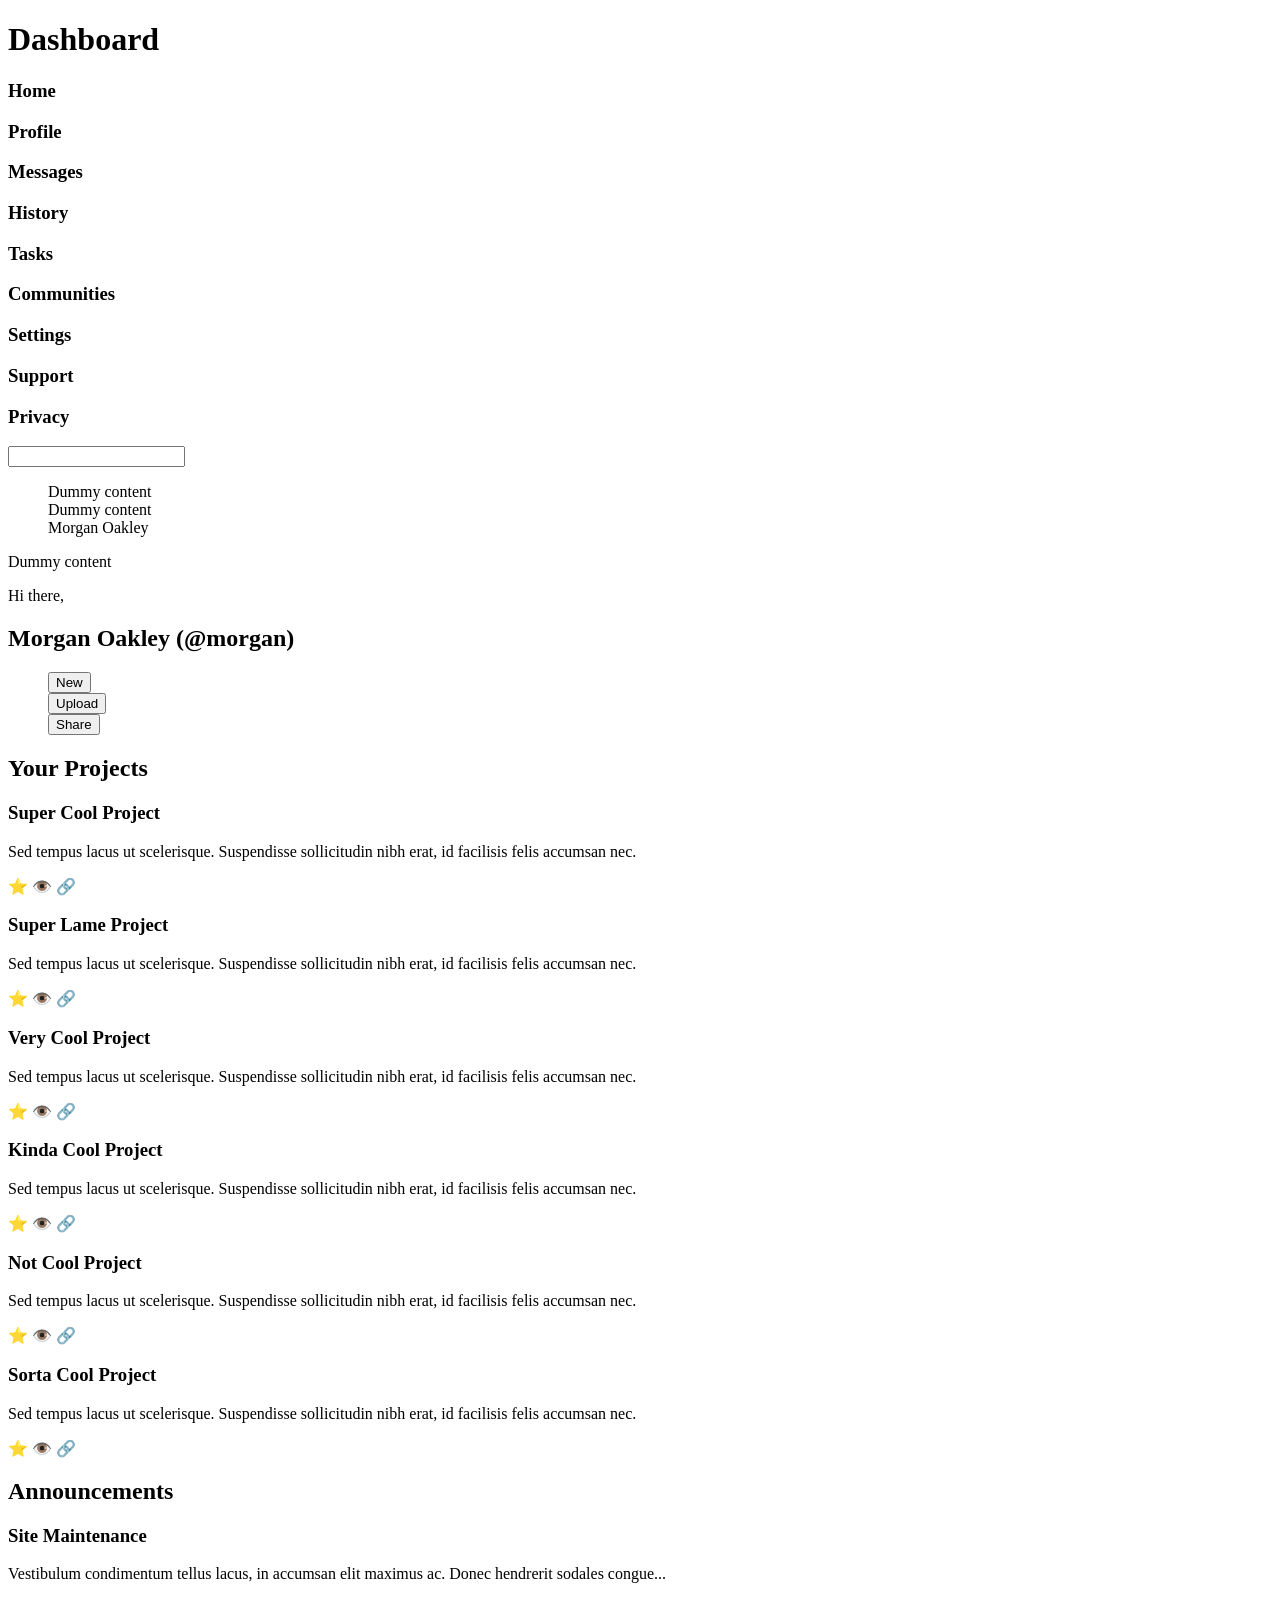
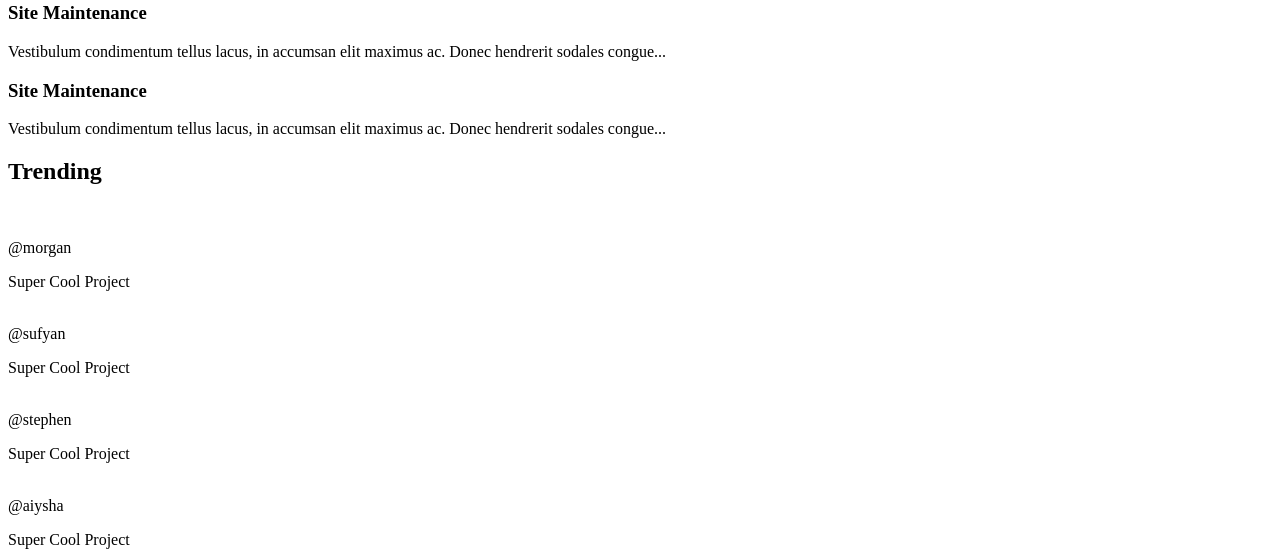
==== index.html @ 232ec9b1 "Finish writing out the HTML elements for the sidebar, header, and main-content containers" ====
<!DOCTYPE html>
<html lang="en">
  <head>
    <meta charset="UTF-8" />
    <meta name="viewport" content="width=device-width, initial-scale=1.0" />
    <title>Admin Dashboard</title>
    <link rel="stylesheet" href="./styles.css" />
  </head>
  <body>
    <div class="sidebar">
      <div class="title">
        <h1>Dashboard</h1>
      </div>
      <div class="sidebar-menu">
        <h3>Home</h3>
        <h3>Profile</h3>
        <h3>Messages</h3>
        <h3>History</h3>
        <h3>Tasks</h3>
        <h3>Communities</h3>
      </div>
      <div class="settings-and-help">
        <h3>Settings</h3>
        <h3>Support</h3>
        <h3>Privacy</h3>
      </div>
    </div>
    <div class="header">
      <div class="header-row1">
        <input type="search" name="search-bar" id="search-bar" />
        <ul class="header-menu">
          <li>Dummy content</li>
          <li>Dummy content</li>
          <li>Morgan Oakley</li>
        </ul>
      </div>

      <div class="header-row2">
        <div class="left">
          <div class="avatar">Dummy content</div>
          <div class="user-details">
            <p>Hi there,</p>
            <h2>Morgan Oakley (@morgan)</h2>
          </div>
        </div>

        <div class="right">
          <ul>
            <li><button class="header-row2-right">New</button></li>
            <li><button class="header-row2-right">Upload</button></li>
            <li><button class="header-row2-right">Share</button></li>
          </ul>
        </div>
      </div>
    </div>

    <div class="main">
      <section class="projects">
        <h2>Your Projects</h2>
        <div class="projects-container">
          <div class="project-card">
            <h3>Super Cool Project</h3>
            <p>
              Sed tempus lacus ut scelerisque. Suspendisse sollicitudin nibh
              erat, id facilisis felis accumsan nec.
            </p>
            <div class="project-actions">
              <span>⭐️</span>
              <span>👁️</span>
              <span>🔗</span>
            </div>
          </div>
          <div class="project-card">
            <h3>Super Lame Project</h3>
            <p>
              Sed tempus lacus ut scelerisque. Suspendisse sollicitudin nibh
              erat, id facilisis felis accumsan nec.
            </p>
            <div class="project-actions">
              <span>⭐️</span>
              <span>👁️</span>
              <span>🔗</span>
            </div>
          </div>
          <div class="project-card">
            <h3>Very Cool Project</h3>
            <p>
              Sed tempus lacus ut scelerisque. Suspendisse sollicitudin nibh
              erat, id facilisis felis accumsan nec.
            </p>
            <div class="project-actions">
              <span>⭐️</span>
              <span>👁️</span>
              <span>🔗</span>
            </div>
          </div>
          <div class="project-card">
            <h3>Kinda Cool Project</h3>
            <p>
              Sed tempus lacus ut scelerisque. Suspendisse sollicitudin nibh
              erat, id facilisis felis accumsan nec.
            </p>
            <div class="project-actions">
              <span>⭐️</span>
              <span>👁️</span>
              <span>🔗</span>
            </div>
          </div>
          <div class="project-card">
            <h3>Not Cool Project</h3>
            <p>
              Sed tempus lacus ut scelerisque. Suspendisse sollicitudin nibh
              erat, id facilisis felis accumsan nec.
            </p>
            <div class="project-actions">
              <span>⭐️</span>
              <span>👁️</span>
              <span>🔗</span>
            </div>
          </div>
          <div class="project-card">
            <h3>Sorta Cool Project</h3>
            <p>
              Sed tempus lacus ut scelerisque. Suspendisse sollicitudin nibh
              erat, id facilisis felis accumsan nec.
            </p>
            <div class="project-actions">
              <span>⭐️</span>
              <span>👁️</span>
              <span>🔗</span>
            </div>
          </div>
        </div>
      </section>

      <section class="announcements-section">
        <h2>Announcements</h2>
        <div class="announcement">
          <h3>Site Maintenance</h3>
          <p>
            Vestibulum condimentum tellus lacus, in accumsan elit maximus ac.
            Donec hendrerit sodales congue...
          </p>
        </div>

        <div class="announcement">
          <h3>Site Maintenance</h3>
          <p>
            Vestibulum condimentum tellus lacus, in accumsan elit maximus ac.
            Donec hendrerit sodales congue...
          </p>
        </div>

        <div class="announcement">
          <h3>Site Maintenance</h3>
          <p>
            Vestibulum condimentum tellus lacus, in accumsan elit maximus ac.
            Donec hendrerit sodales congue...
          </p>
        </div>
      </section>

      <section class="trending-section">
        <h2>Trending</h2>
        <div class="trending-item">
            <img src="" alt="">
            <p>@morgan</p>
            <span>Super Cool Project</span>
        </div>
        <div class="trending-item">
            <img src="" alt="">
            <p>@sufyan</p>
            <span>Super Cool Project</span>
        </div>
        <div class="trending-item">
            <img src="" alt="">
            <p>@stephen</p>
            <span>Super Cool Project</span>
        </div>
        <div class="trending-item">
            <img src="" alt="">
            <p>@aiysha</p>
            <span>Super Cool Project</span>
        </div>
      </section>
    </div>
  </body>
</html>
---- styles.css ----
* {
    list-style: none;
    box-sizing: border-box;
}
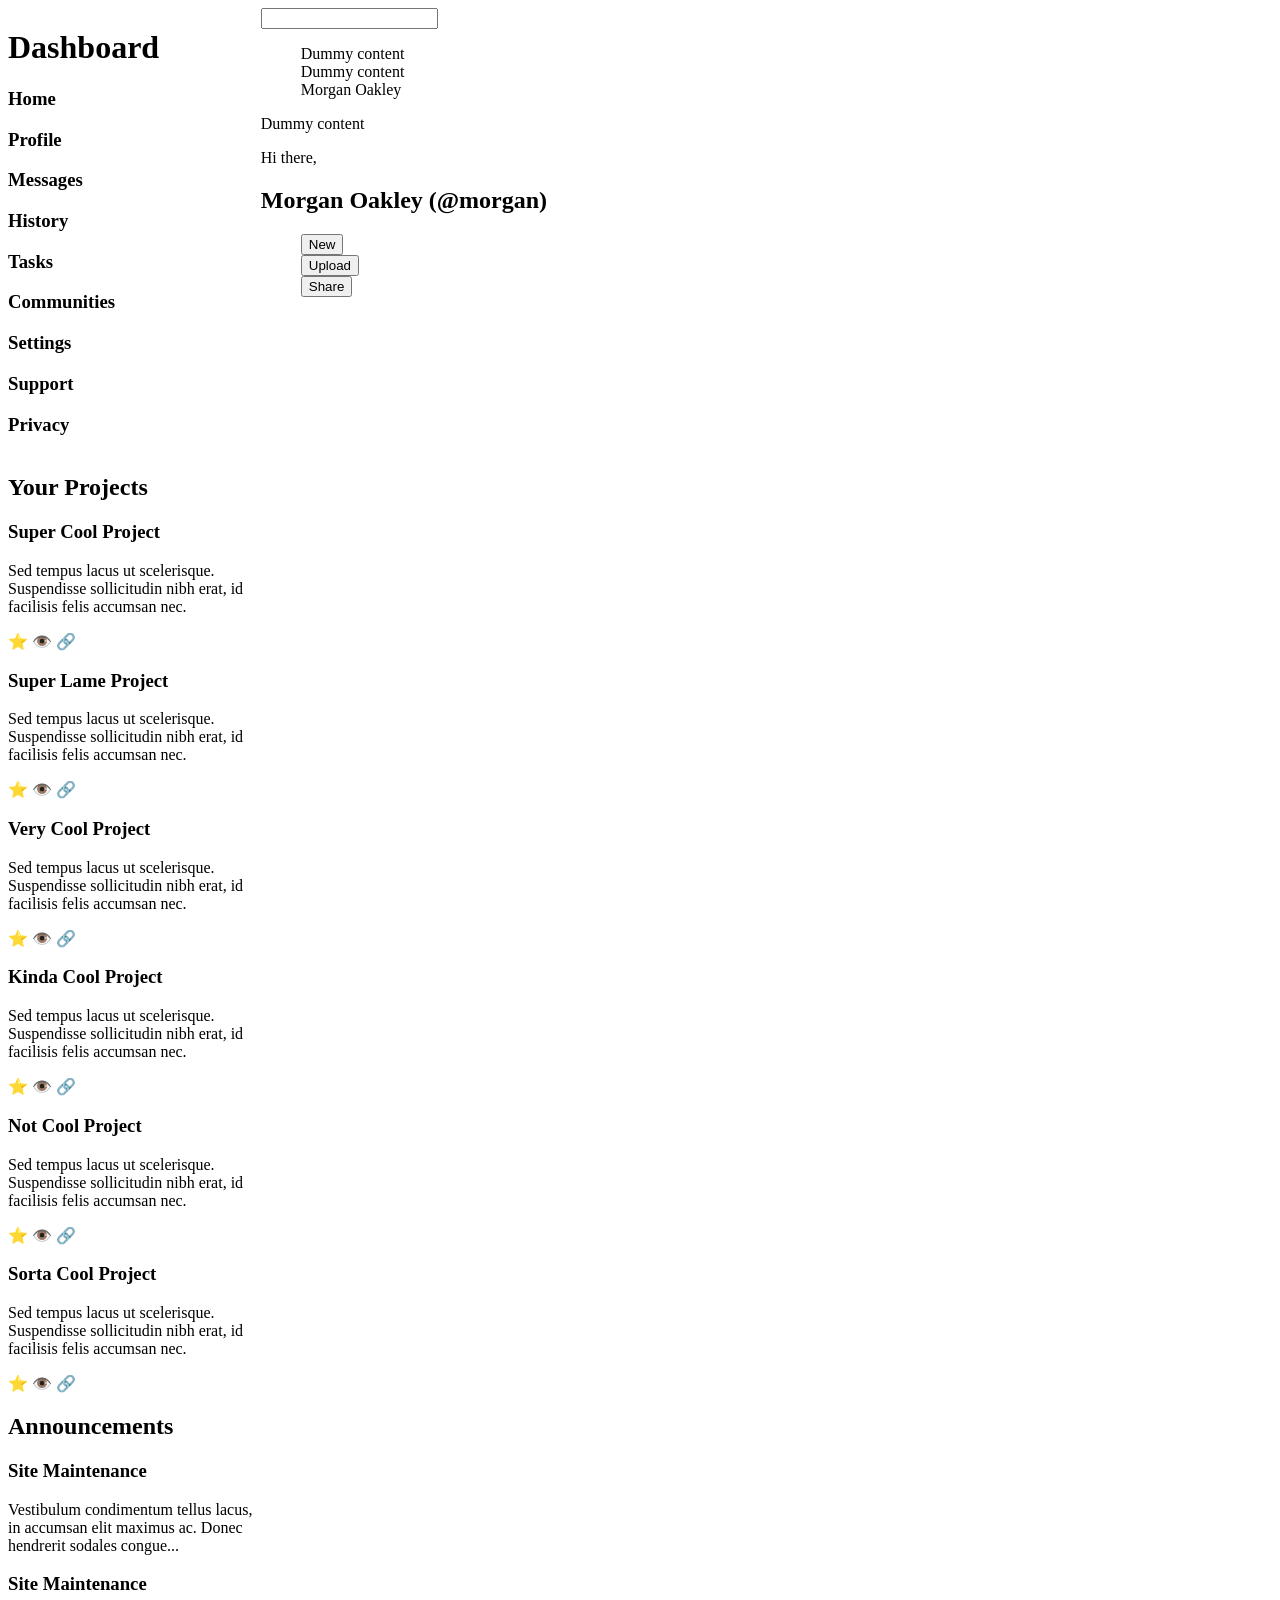
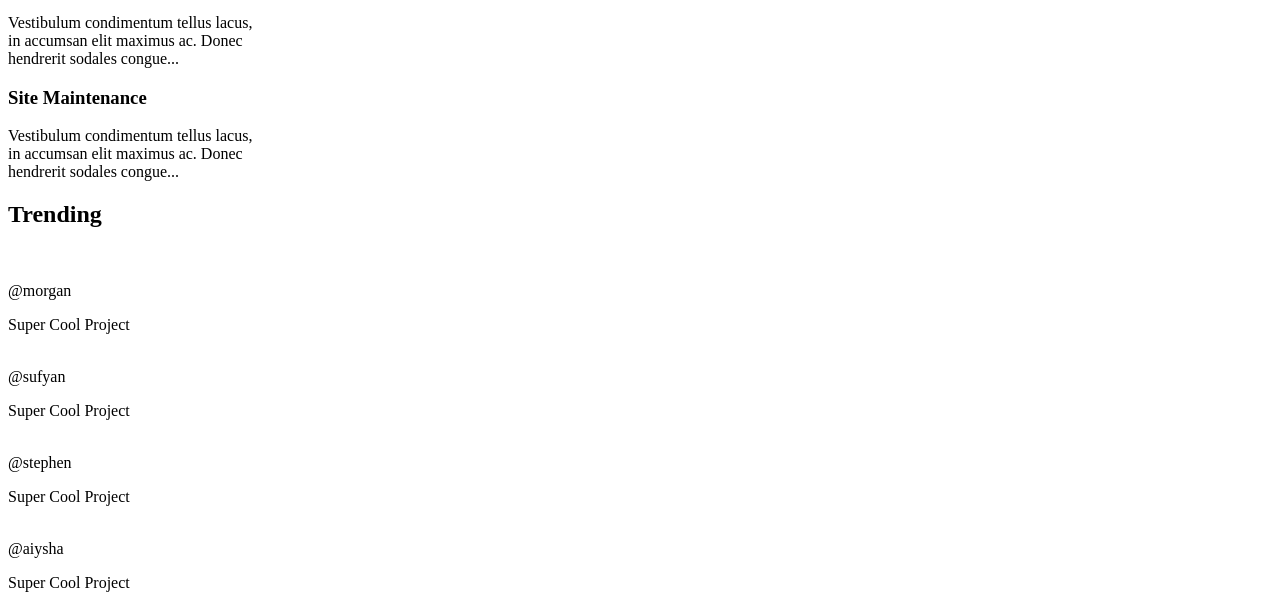
==== commit 2fb4b316: "Initialise a grid and split page into two columns" ====
--- a/index.html
+++ b/index.html
@@ -7,182 +7,177 @@
     <link rel="stylesheet" href="./styles.css" />
   </head>
   <body>
-    <div class="sidebar">
-      <div class="title">
-        <h1>Dashboard</h1>
-      </div>
-      <div class="sidebar-menu">
-        <h3>Home</h3>
-        <h3>Profile</h3>
-        <h3>Messages</h3>
-        <h3>History</h3>
-        <h3>Tasks</h3>
-        <h3>Communities</h3>
-      </div>
-      <div class="settings-and-help">
-        <h3>Settings</h3>
-        <h3>Support</h3>
-        <h3>Privacy</h3>
-      </div>
-    </div>
-    <div class="header">
-      <div class="header-row1">
-        <input type="search" name="search-bar" id="search-bar" />
-        <ul class="header-menu">
-          <li>Dummy content</li>
-          <li>Dummy content</li>
-          <li>Morgan Oakley</li>
-        </ul>
-      </div>
-
-      <div class="header-row2">
-        <div class="left">
-          <div class="avatar">Dummy content</div>
-          <div class="user-details">
-            <p>Hi there,</p>
-            <h2>Morgan Oakley (@morgan)</h2>
+    <div class="dashboard">
+        <div class="sidebar">
+          <div class="title">
+            <h1>Dashboard</h1>
+          </div>
+          <div class="sidebar-menu">
+            <h3>Home</h3>
+            <h3>Profile</h3>
+            <h3>Messages</h3>
+            <h3>History</h3>
+            <h3>Tasks</h3>
+            <h3>Communities</h3>
+          </div>
+          <div class="settings-and-help">
+            <h3>Settings</h3>
+            <h3>Support</h3>
+            <h3>Privacy</h3>
           </div>
         </div>
-
-        <div class="right">
-          <ul>
-            <li><button class="header-row2-right">New</button></li>
-            <li><button class="header-row2-right">Upload</button></li>
-            <li><button class="header-row2-right">Share</button></li>
-          </ul>
-        </div>
-      </div>
-    </div>
-
-    <div class="main">
-      <section class="projects">
-        <h2>Your Projects</h2>
-        <div class="projects-container">
-          <div class="project-card">
-            <h3>Super Cool Project</h3>
-            <p>
-              Sed tempus lacus ut scelerisque. Suspendisse sollicitudin nibh
-              erat, id facilisis felis accumsan nec.
-            </p>
-            <div class="project-actions">
-              <span>⭐️</span>
-              <span>👁️</span>
-              <span>🔗</span>
+        <div class="header">
+          <div class="header-row1">
+            <input type="search" name="search-bar" id="search-bar" />
+            <ul class="header-menu">
+              <li>Dummy content</li>
+              <li>Dummy content</li>
+              <li>Morgan Oakley</li>
+            </ul>
+          </div>
+          <div class="header-row2">
+            <div class="left">
+              <div class="avatar">Dummy content</div>
+              <div class="user-details">
+                <p>Hi there,</p>
+                <h2>Morgan Oakley (@morgan)</h2>
+              </div>
             </div>
-          </div>
-          <div class="project-card">
-            <h3>Super Lame Project</h3>
-            <p>
-              Sed tempus lacus ut scelerisque. Suspendisse sollicitudin nibh
-              erat, id facilisis felis accumsan nec.
-            </p>
-            <div class="project-actions">
-              <span>⭐️</span>
-              <span>👁️</span>
-              <span>🔗</span>
-            </div>
-          </div>
-          <div class="project-card">
-            <h3>Very Cool Project</h3>
-            <p>
-              Sed tempus lacus ut scelerisque. Suspendisse sollicitudin nibh
-              erat, id facilisis felis accumsan nec.
-            </p>
-            <div class="project-actions">
-              <span>⭐️</span>
-              <span>👁️</span>
-              <span>🔗</span>
-            </div>
-          </div>
-          <div class="project-card">
-            <h3>Kinda Cool Project</h3>
-            <p>
-              Sed tempus lacus ut scelerisque. Suspendisse sollicitudin nibh
-              erat, id facilisis felis accumsan nec.
-            </p>
-            <div class="project-actions">
-              <span>⭐️</span>
-              <span>👁️</span>
-              <span>🔗</span>
-            </div>
-          </div>
-          <div class="project-card">
-            <h3>Not Cool Project</h3>
-            <p>
-              Sed tempus lacus ut scelerisque. Suspendisse sollicitudin nibh
-              erat, id facilisis felis accumsan nec.
-            </p>
-            <div class="project-actions">
-              <span>⭐️</span>
-              <span>👁️</span>
-              <span>🔗</span>
-            </div>
-          </div>
-          <div class="project-card">
-            <h3>Sorta Cool Project</h3>
-            <p>
-              Sed tempus lacus ut scelerisque. Suspendisse sollicitudin nibh
-              erat, id facilisis felis accumsan nec.
-            </p>
-            <div class="project-actions">
-              <span>⭐️</span>
-              <span>👁️</span>
-              <span>🔗</span>
+            <div class="right">
+              <ul>
+                <li><button class="header-row2-right">New</button></li>
+                <li><button class="header-row2-right">Upload</button></li>
+                <li><button class="header-row2-right">Share</button></li>
+              </ul>
             </div>
           </div>
         </div>
-      </section>
-
-      <section class="announcements-section">
-        <h2>Announcements</h2>
-        <div class="announcement">
-          <h3>Site Maintenance</h3>
-          <p>
-            Vestibulum condimentum tellus lacus, in accumsan elit maximus ac.
-            Donec hendrerit sodales congue...
-          </p>
+        <div class="main">
+          <section class="projects">
+            <h2>Your Projects</h2>
+            <div class="projects-container">
+              <div class="project-card">
+                <h3>Super Cool Project</h3>
+                <p>
+                  Sed tempus lacus ut scelerisque. Suspendisse sollicitudin nibh
+                  erat, id facilisis felis accumsan nec.
+                </p>
+                <div class="project-actions">
+                  <span>⭐️</span>
+                  <span>👁️</span>
+                  <span>🔗</span>
+                </div>
+              </div>
+              <div class="project-card">
+                <h3>Super Lame Project</h3>
+                <p>
+                  Sed tempus lacus ut scelerisque. Suspendisse sollicitudin nibh
+                  erat, id facilisis felis accumsan nec.
+                </p>
+                <div class="project-actions">
+                  <span>⭐️</span>
+                  <span>👁️</span>
+                  <span>🔗</span>
+                </div>
+              </div>
+              <div class="project-card">
+                <h3>Very Cool Project</h3>
+                <p>
+                  Sed tempus lacus ut scelerisque. Suspendisse sollicitudin nibh
+                  erat, id facilisis felis accumsan nec.
+                </p>
+                <div class="project-actions">
+                  <span>⭐️</span>
+                  <span>👁️</span>
+                  <span>🔗</span>
+                </div>
+              </div>
+              <div class="project-card">
+                <h3>Kinda Cool Project</h3>
+                <p>
+                  Sed tempus lacus ut scelerisque. Suspendisse sollicitudin nibh
+                  erat, id facilisis felis accumsan nec.
+                </p>
+                <div class="project-actions">
+                  <span>⭐️</span>
+                  <span>👁️</span>
+                  <span>🔗</span>
+                </div>
+              </div>
+              <div class="project-card">
+                <h3>Not Cool Project</h3>
+                <p>
+                  Sed tempus lacus ut scelerisque. Suspendisse sollicitudin nibh
+                  erat, id facilisis felis accumsan nec.
+                </p>
+                <div class="project-actions">
+                  <span>⭐️</span>
+                  <span>👁️</span>
+                  <span>🔗</span>
+                </div>
+              </div>
+              <div class="project-card">
+                <h3>Sorta Cool Project</h3>
+                <p>
+                  Sed tempus lacus ut scelerisque. Suspendisse sollicitudin nibh
+                  erat, id facilisis felis accumsan nec.
+                </p>
+                <div class="project-actions">
+                  <span>⭐️</span>
+                  <span>👁️</span>
+                  <span>🔗</span>
+                </div>
+              </div>
+            </div>
+          </section>
+          <section class="announcements-section">
+            <h2>Announcements</h2>
+            <div class="announcement">
+              <h3>Site Maintenance</h3>
+              <p>
+                Vestibulum condimentum tellus lacus, in accumsan elit maximus ac.
+                Donec hendrerit sodales congue...
+              </p>
+            </div>
+            <div class="announcement">
+              <h3>Site Maintenance</h3>
+              <p>
+                Vestibulum condimentum tellus lacus, in accumsan elit maximus ac.
+                Donec hendrerit sodales congue...
+              </p>
+            </div>
+            <div class="announcement">
+              <h3>Site Maintenance</h3>
+              <p>
+                Vestibulum condimentum tellus lacus, in accumsan elit maximus ac.
+                Donec hendrerit sodales congue...
+              </p>
+            </div>
+          </section>
+          <section class="trending-section">
+            <h2>Trending</h2>
+            <div class="trending-item">
+                <img src="" alt="">
+                <p>@morgan</p>
+                <span>Super Cool Project</span>
+            </div>
+            <div class="trending-item">
+                <img src="" alt="">
+                <p>@sufyan</p>
+                <span>Super Cool Project</span>
+            </div>
+            <div class="trending-item">
+                <img src="" alt="">
+                <p>@stephen</p>
+                <span>Super Cool Project</span>
+            </div>
+            <div class="trending-item">
+                <img src="" alt="">
+                <p>@aiysha</p>
+                <span>Super Cool Project</span>
+            </div>
+          </section>
         </div>
-
-        <div class="announcement">
-          <h3>Site Maintenance</h3>
-          <p>
-            Vestibulum condimentum tellus lacus, in accumsan elit maximus ac.
-            Donec hendrerit sodales congue...
-          </p>
-        </div>
-
-        <div class="announcement">
-          <h3>Site Maintenance</h3>
-          <p>
-            Vestibulum condimentum tellus lacus, in accumsan elit maximus ac.
-            Donec hendrerit sodales congue...
-          </p>
-        </div>
-      </section>
-
-      <section class="trending-section">
-        <h2>Trending</h2>
-        <div class="trending-item">
-            <img src="" alt="">
-            <p>@morgan</p>
-            <span>Super Cool Project</span>
-        </div>
-        <div class="trending-item">
-            <img src="" alt="">
-            <p>@sufyan</p>
-            <span>Super Cool Project</span>
-        </div>
-        <div class="trending-item">
-            <img src="" alt="">
-            <p>@stephen</p>
-            <span>Super Cool Project</span>
-        </div>
-        <div class="trending-item">
-            <img src="" alt="">
-            <p>@aiysha</p>
-            <span>Super Cool Project</span>
-        </div>
-      </section>
     </div>
   </body>
 </html>
--- a/styles.css
+++ b/styles.css
@@ -1,4 +1,9 @@
 * {
     list-style: none;
     box-sizing: border-box;
+}
+
+.dashboard {
+    display: grid;
+    grid-template-columns: 2fr 8fr;
 }
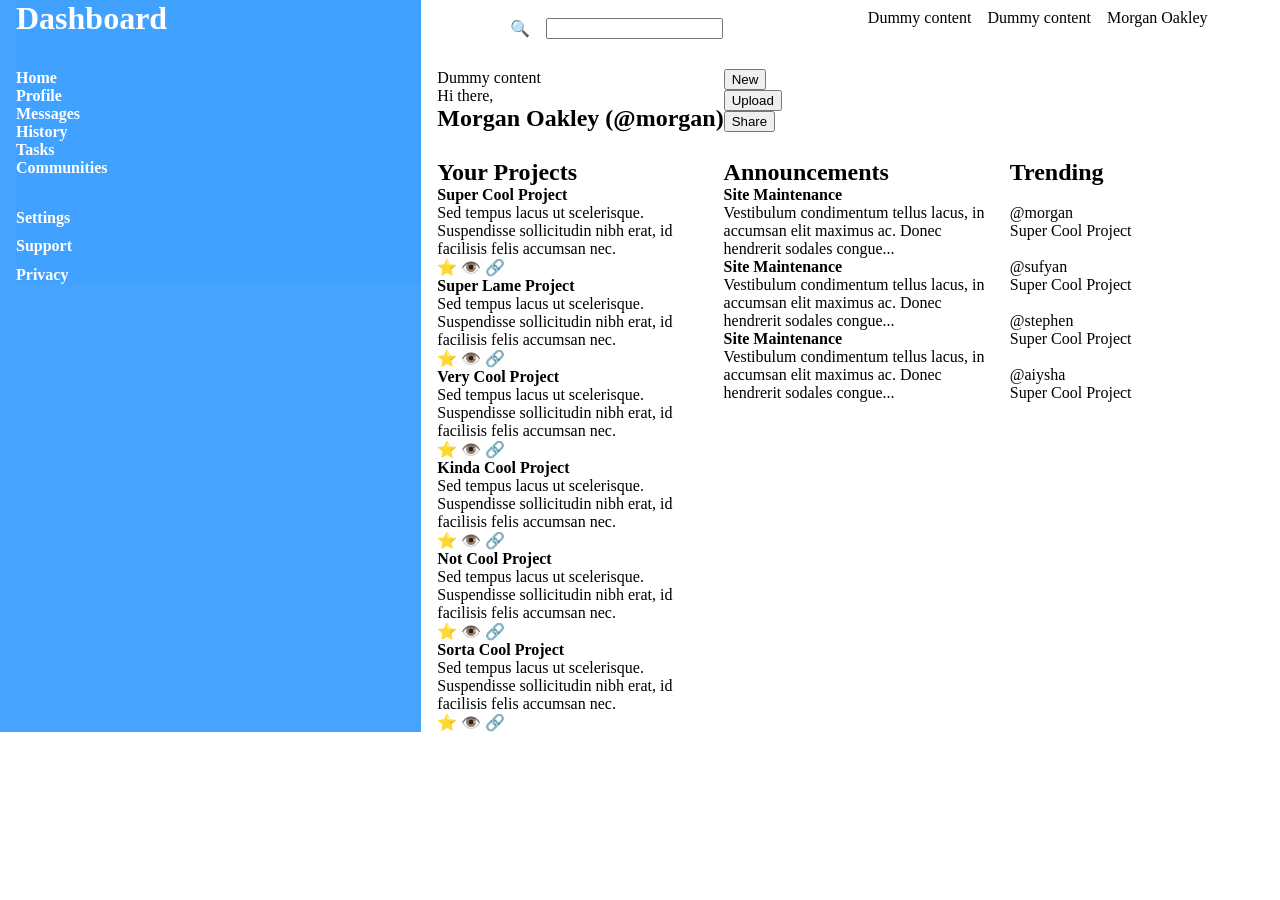
==== commit 09c41b75: "Re-organise sidebar elements using flexbox" ====
--- a/index.html
+++ b/index.html
@@ -8,32 +8,43 @@
   </head>
   <body>
     <div class="dashboard">
-        <div class="sidebar">
-          <div class="title">
-            <h1>Dashboard</h1>
-          </div>
-          <div class="sidebar-menu">
-            <h3>Home</h3>
-            <h3>Profile</h3>
-            <h3>Messages</h3>
-            <h3>History</h3>
-            <h3>Tasks</h3>
-            <h3>Communities</h3>
-          </div>
-          <div class="settings-and-help">
-            <h3>Settings</h3>
-            <h3>Support</h3>
-            <h3>Privacy</h3>
+        <div class="container sidebar">
+          <div class="sidebar">
+            <div class="title">
+              <h1>Dashboard</h1>
+            </div>
+            <div class="sidebar-menu">
+              <ul>
+                <li>Home</li>
+                <li>Profile</li>
+                <li>Messages</li>
+                <li>History</li>
+                <li>Tasks</li>
+                <li>Communities</li>
+              </ul>
+            </div>
+            <div class="settings-and-help">
+              <ul>
+                <li>Settings</li>
+                <li>Support</li>
+                <li>Privacy</li>
+              </ul>
+            </div>
           </div>
         </div>
         <div class="header">
           <div class="header-row1">
-            <input type="search" name="search-bar" id="search-bar" />
-            <ul class="header-menu">
-              <li>Dummy content</li>
-              <li>Dummy content</li>
-              <li>Morgan Oakley</li>
-            </ul>
+            <div class="header-search-wrapper">
+              🔍
+              <input type="search" name="search-bar" id="search-bar" />
+            </div>
+            <div class="header-menu-wrapper">
+              <ul class="header-menu">
+                <li>Dummy content</li>
+                <li>Dummy content</li>
+                <li>Morgan Oakley</li>
+              </ul>
+            </div>
           </div>
           <div class="header-row2">
             <div class="left">
@@ -57,7 +68,7 @@
             <h2>Your Projects</h2>
             <div class="projects-container">
               <div class="project-card">
-                <h3>Super Cool Project</h3>
+                <h4>Super Cool Project</h4>
                 <p>
                   Sed tempus lacus ut scelerisque. Suspendisse sollicitudin nibh
                   erat, id facilisis felis accumsan nec.
@@ -69,7 +80,7 @@
                 </div>
               </div>
               <div class="project-card">
-                <h3>Super Lame Project</h3>
+                <h4>Super Lame Project</h4>
                 <p>
                   Sed tempus lacus ut scelerisque. Suspendisse sollicitudin nibh
                   erat, id facilisis felis accumsan nec.
@@ -81,7 +92,7 @@
                 </div>
               </div>
               <div class="project-card">
-                <h3>Very Cool Project</h3>
+                <h4>Very Cool Project</h4>
                 <p>
                   Sed tempus lacus ut scelerisque. Suspendisse sollicitudin nibh
                   erat, id facilisis felis accumsan nec.
@@ -93,7 +104,7 @@
                 </div>
               </div>
               <div class="project-card">
-                <h3>Kinda Cool Project</h3>
+                <h4>Kinda Cool Project</h4>
                 <p>
                   Sed tempus lacus ut scelerisque. Suspendisse sollicitudin nibh
                   erat, id facilisis felis accumsan nec.
@@ -105,7 +116,7 @@
                 </div>
               </div>
               <div class="project-card">
-                <h3>Not Cool Project</h3>
+                <h4>Not Cool Project</h4>
                 <p>
                   Sed tempus lacus ut scelerisque. Suspendisse sollicitudin nibh
                   erat, id facilisis felis accumsan nec.
@@ -117,7 +128,7 @@
                 </div>
               </div>
               <div class="project-card">
-                <h3>Sorta Cool Project</h3>
+                <h4>Sorta Cool Project</h4>
                 <p>
                   Sed tempus lacus ut scelerisque. Suspendisse sollicitudin nibh
                   erat, id facilisis felis accumsan nec.
@@ -133,21 +144,21 @@
           <section class="announcements-section">
             <h2>Announcements</h2>
             <div class="announcement">
-              <h3>Site Maintenance</h3>
+              <h4>Site Maintenance</h4>
               <p>
                 Vestibulum condimentum tellus lacus, in accumsan elit maximus ac.
                 Donec hendrerit sodales congue...
               </p>
             </div>
             <div class="announcement">
-              <h3>Site Maintenance</h3>
+              <h4>Site Maintenance</h4>
               <p>
                 Vestibulum condimentum tellus lacus, in accumsan elit maximus ac.
                 Donec hendrerit sodales congue...
               </p>
             </div>
             <div class="announcement">
-              <h3>Site Maintenance</h3>
+              <h4>Site Maintenance</h4>
               <p>
                 Vestibulum condimentum tellus lacus, in accumsan elit maximus ac.
                 Donec hendrerit sodales congue...
--- a/styles.css
+++ b/styles.css
@@ -1,9 +1,81 @@
 * {
-    list-style: none;
-    box-sizing: border-box;
+  list-style: none;
+  box-sizing: border-box;
+  margin: 0;
+}
+
+ul,
+li {
+  margin-bottom: 1rem;
+  margin: 0;
+  padding: 0;
 }
 
 .dashboard {
-    display: grid;
-    grid-template-columns: 2fr 8fr;
-}+  display: grid;
+  grid-template-columns: 4fr 8fr;
+  grid-template-rows: 1fr 4fr;
+  gap: 1rem;
+}
+
+/* Sidebar */
+
+.container.sidebar {
+  padding-left: 1rem;
+}
+
+.sidebar {
+  grid-area: 1 / 1 / 3 / 1;
+  background: #40a2fff7;
+  color: white;
+  text-transform: capitalize;
+  display: flex;
+  flex-direction: column;
+  gap: 2em;
+}
+
+.sidebar-menu,
+.settings-and-help > ul {
+  font-weight: 700;
+  display: flex;
+  flex-direction: column;
+  gap: 0.65em;
+}
+
+.header {
+  display: grid;
+  grid-area: 1 / 2 / 2 / 3;
+}
+
+.header-menu {
+  height: 35px;
+}
+
+ul.header-menu {
+  display: flex;
+  align-items: center;
+  gap: 1rem;
+}
+
+.header-row1 {
+  display: flex;
+  justify-content: space-around;
+}
+
+.header-row2 {
+  display: flex;
+  align-items: center;
+}
+
+.header-search-wrapper {
+  display: flex;
+  align-items: center;
+  gap: 1rem;
+}
+
+.main {
+  display: grid;
+  grid-area: 2 / 2;
+  grid-template-columns: repeat(3, 1fr);
+  gap: 1rem;
+}
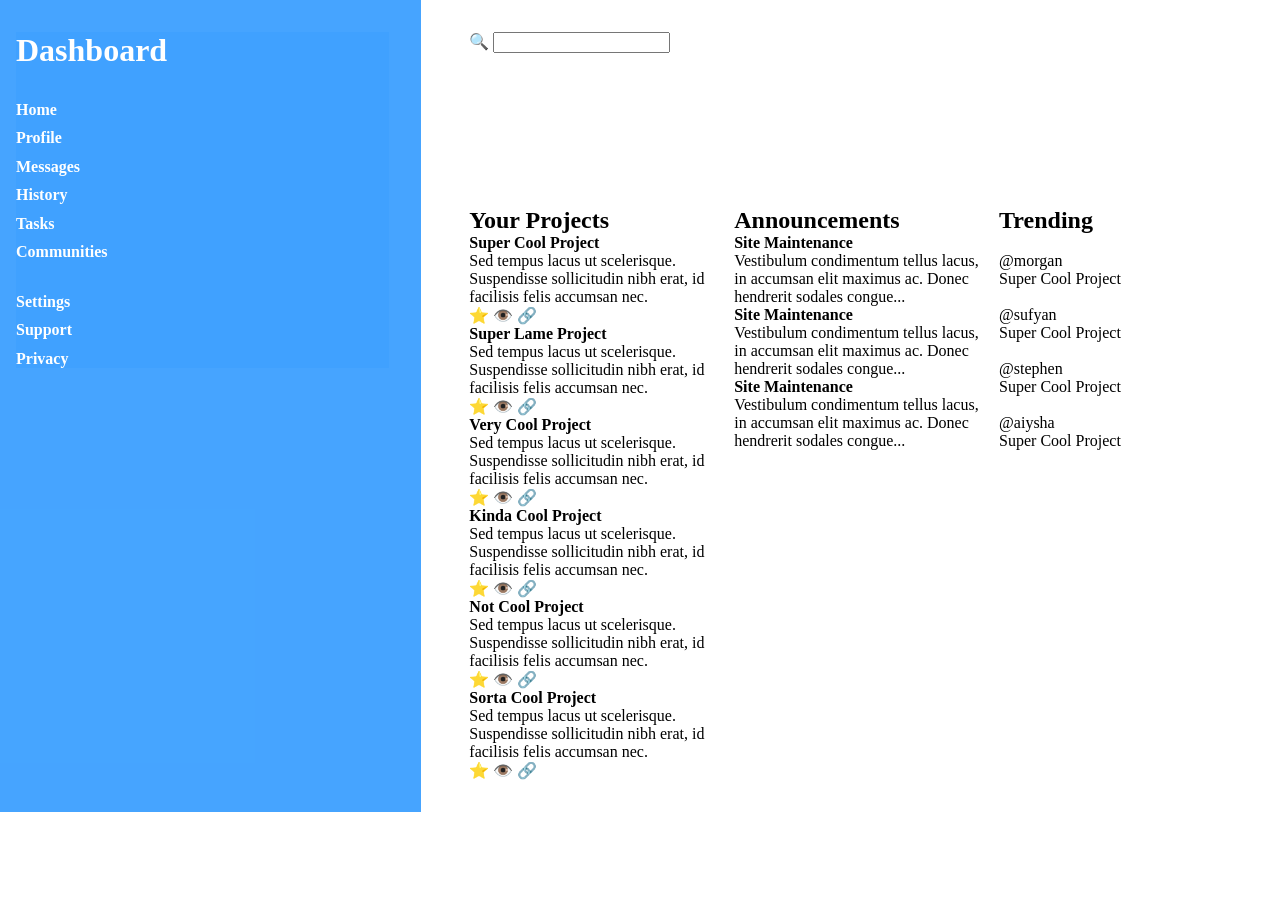
==== commit 8ef0a81f: "Convert the header section into a grid container" ====
--- a/index.html
+++ b/index.html
@@ -33,34 +33,10 @@
           </div>
         </div>
         <div class="header">
-          <div class="header-row1">
-            <div class="header-search-wrapper">
-              🔍
-              <input type="search" name="search-bar" id="search-bar" />
-            </div>
-            <div class="header-menu-wrapper">
-              <ul class="header-menu">
-                <li>Dummy content</li>
-                <li>Dummy content</li>
-                <li>Morgan Oakley</li>
-              </ul>
-            </div>
-          </div>
-          <div class="header-row2">
-            <div class="left">
-              <div class="avatar">Dummy content</div>
-              <div class="user-details">
-                <p>Hi there,</p>
-                <h2>Morgan Oakley (@morgan)</h2>
-              </div>
-            </div>
-            <div class="right">
-              <ul>
-                <li><button class="header-row2-right">New</button></li>
-                <li><button class="header-row2-right">Upload</button></li>
-                <li><button class="header-row2-right">Share</button></li>
-              </ul>
-            </div>
+          <!-- We  basically have to start again here as we are defining the grid first  -->
+          <div class="search-bar">
+            🔍
+            <input type="search" name="search-bar" id="search-bar" />
           </div>
         </div>
         <div class="main">
--- a/styles.css
+++ b/styles.css
@@ -6,7 +6,6 @@
 
 ul,
 li {
-  margin-bottom: 1rem;
   margin: 0;
   padding: 0;
 }
@@ -16,6 +15,10 @@
   grid-template-columns: 4fr 8fr;
   grid-template-rows: 1fr 4fr;
   gap: 1rem;
+}
+
+.dashboard > * {
+    padding: 2rem;
 }
 
 /* Sidebar */
@@ -34,7 +37,7 @@
   gap: 2em;
 }
 
-.sidebar-menu,
+.sidebar-menu > ul,
 .settings-and-help > ul {
   font-weight: 700;
   display: flex;
@@ -45,6 +48,12 @@
 .header {
   display: grid;
   grid-area: 1 / 2 / 2 / 3;
+  grid-template-rows: repeat(2, 1fr);
+  grid-template-columns: 3fr 2fr;
+  grid-template-areas: 
+  'search-bar header-menu'
+  'user-greeting actions'
+  ;
 }
 
 .header-menu {
@@ -55,16 +64,6 @@
   display: flex;
   align-items: center;
   gap: 1rem;
-}
-
-.header-row1 {
-  display: flex;
-  justify-content: space-around;
-}
-
-.header-row2 {
-  display: flex;
-  align-items: center;
 }
 
 .header-search-wrapper {
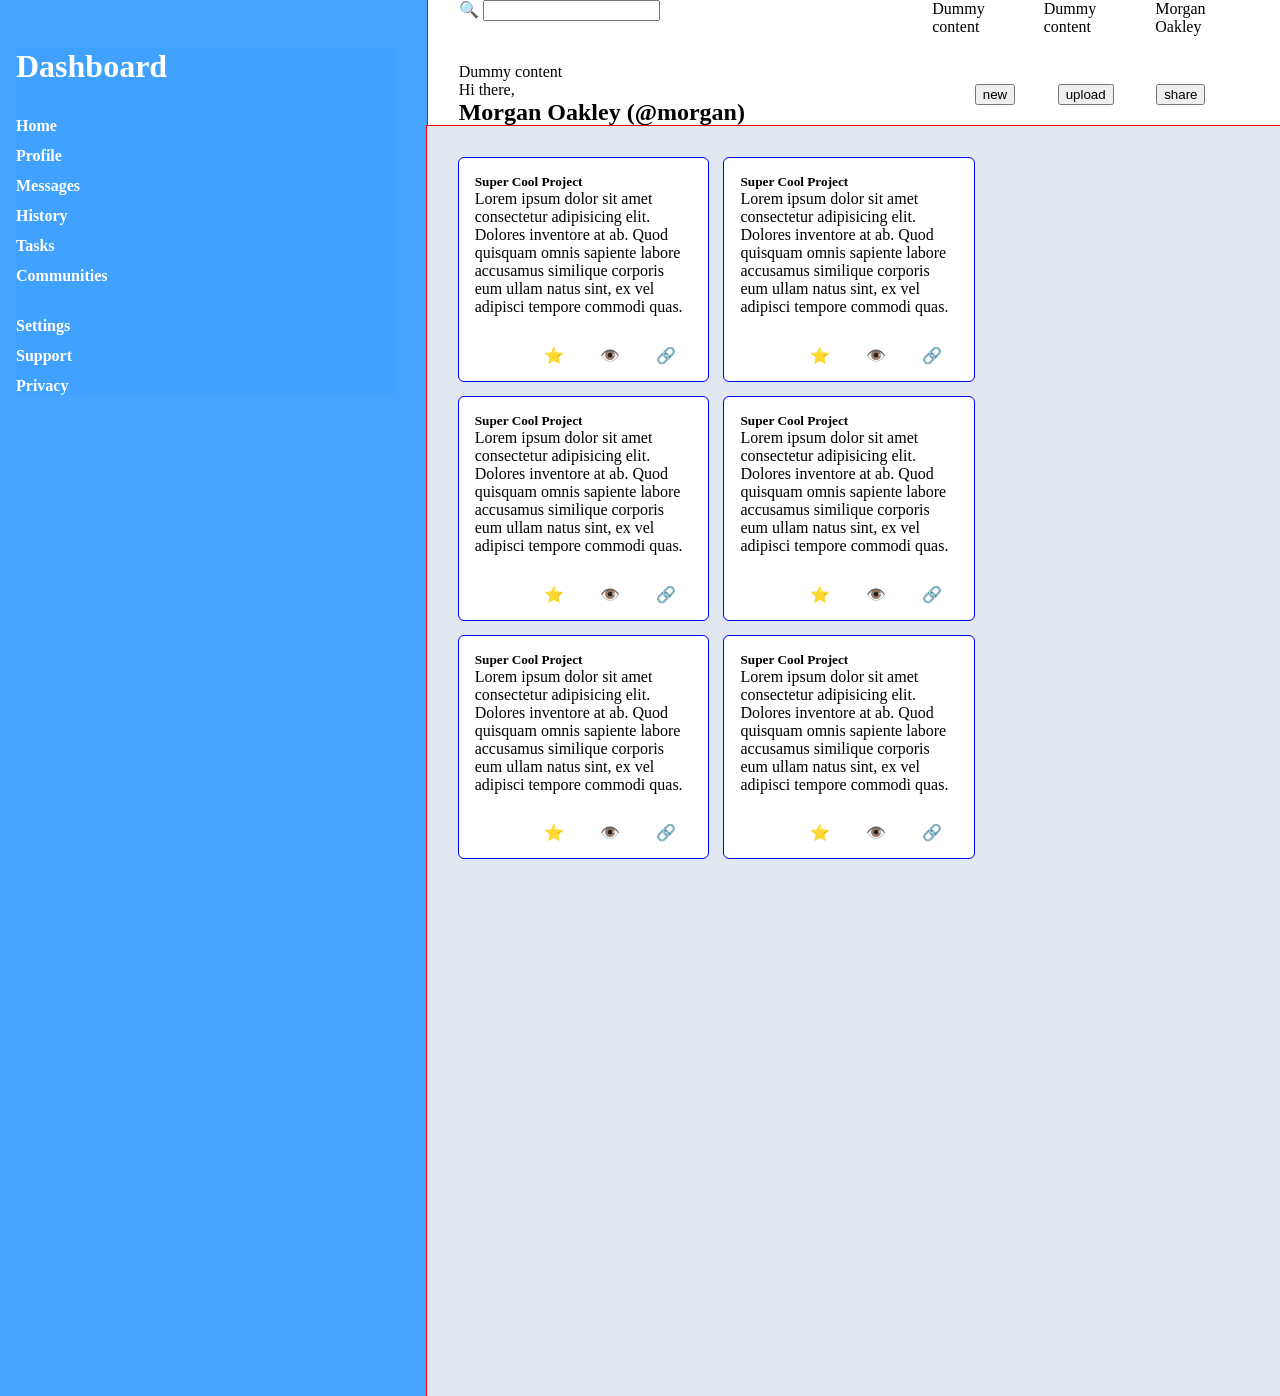
==== commit a6834a0f: "Add and style project cards" ====
--- a/index.html
+++ b/index.html
@@ -13,6 +13,7 @@
             <div class="title">
               <h1>Dashboard</h1>
             </div>
+
             <div class="sidebar-menu">
               <ul>
                 <li>Home</li>
@@ -23,6 +24,7 @@
                 <li>Communities</li>
               </ul>
             </div>
+
             <div class="settings-and-help">
               <ul>
                 <li>Settings</li>
@@ -32,139 +34,140 @@
             </div>
           </div>
         </div>
+
         <div class="header">
           <!-- We  basically have to start again here as we are defining the grid first  -->
           <div class="search-bar">
-            🔍
+            <label for="search-bar">🔍</label>
             <input type="search" name="search-bar" id="search-bar" />
           </div>
+
+          <div class="header-menu-wrapper">
+            <ul class="header-menu">
+              <li>Dummy content</li>
+              <li>Dummy content</li>
+              <li>Morgan Oakley</li>
+            </ul>
+          </div>
+
+          <div class=“user-greeting”>
+            <div class="avatar">Dummy content</div>
+            <div class="user-details">
+              <p>Hi there,</p>
+              <h2>Morgan Oakley (@morgan)</h2>
+            </div>
+          </div>
+
+          <div class="actions">
+            <button>new</button>
+            <button>upload</button>
+            <button>share</button>
+          </div>
+            
         </div>
+
         <div class="main">
-          <section class="projects">
-            <h2>Your Projects</h2>
-            <div class="projects-container">
-              <div class="project-card">
-                <h4>Super Cool Project</h4>
-                <p>
-                  Sed tempus lacus ut scelerisque. Suspendisse sollicitudin nibh
-                  erat, id facilisis felis accumsan nec.
-                </p>
-                <div class="project-actions">
-                  <span>⭐️</span>
-                  <span>👁️</span>
-                  <span>🔗</span>
+          <div class="articles-container">
+            <div class="main-left">
+              <div class="project-container">
+                <div class="project-card">
+                  <div class="project-text">
+                    <h5>Super Cool Project</h5>
+                    <p>
+                      Lorem ipsum dolor sit amet consectetur adipisicing elit. Dolores inventore at ab. Quod quisquam omnis sapiente labore accusamus similique corporis eum ullam natus sint, ex vel adipisci tempore commodi quas.
+                    </p>
+                  </div>
+                  <div class="socials">
+                    <span>⭐️</span>
+                    <span>👁️</span>
+                    <span>🔗</span>
+                  </div>
                 </div>
               </div>
-              <div class="project-card">
-                <h4>Super Lame Project</h4>
-                <p>
-                  Sed tempus lacus ut scelerisque. Suspendisse sollicitudin nibh
-                  erat, id facilisis felis accumsan nec.
-                </p>
-                <div class="project-actions">
-                  <span>⭐️</span>
-                  <span>👁️</span>
-                  <span>🔗</span>
+              <div class="project-container">
+                <div class="project-card">
+                  <div class="project-text">
+                    <h5>Super Cool Project</h5>
+                    <p>
+                      Lorem ipsum dolor sit amet consectetur adipisicing elit. Dolores inventore at ab. Quod quisquam omnis sapiente labore accusamus similique corporis eum ullam natus sint, ex vel adipisci tempore commodi quas.
+                    </p>
+                  </div>
+                  <div class="socials">
+                    <span>⭐️</span>
+                    <span>👁️</span>
+                    <span>🔗</span>
+                  </div>
                 </div>
               </div>
-              <div class="project-card">
-                <h4>Very Cool Project</h4>
-                <p>
-                  Sed tempus lacus ut scelerisque. Suspendisse sollicitudin nibh
-                  erat, id facilisis felis accumsan nec.
-                </p>
-                <div class="project-actions">
-                  <span>⭐️</span>
-                  <span>👁️</span>
-                  <span>🔗</span>
+              <div class="project-container">
+                <div class="project-card">
+                  <div class="project-text">
+                    <h5>Super Cool Project</h5>
+                    <p>
+                      Lorem ipsum dolor sit amet consectetur adipisicing elit. Dolores inventore at ab. Quod quisquam omnis sapiente labore accusamus similique corporis eum ullam natus sint, ex vel adipisci tempore commodi quas.
+                    </p>
+                  </div>
+                  <div class="socials">
+                    <span>⭐️</span>
+                    <span>👁️</span>
+                    <span>🔗</span>
+                  </div>
                 </div>
               </div>
-              <div class="project-card">
-                <h4>Kinda Cool Project</h4>
-                <p>
-                  Sed tempus lacus ut scelerisque. Suspendisse sollicitudin nibh
-                  erat, id facilisis felis accumsan nec.
-                </p>
-                <div class="project-actions">
-                  <span>⭐️</span>
-                  <span>👁️</span>
-                  <span>🔗</span>
+              <div class="project-container">
+                <div class="project-card">
+                  <div class="project-text">
+                    <h5>Super Cool Project</h5>
+                    <p>
+                      Lorem ipsum dolor sit amet consectetur adipisicing elit. Dolores inventore at ab. Quod quisquam omnis sapiente labore accusamus similique corporis eum ullam natus sint, ex vel adipisci tempore commodi quas.
+                    </p>
+                  </div>
+                  <div class="socials">
+                    <span>⭐️</span>
+                    <span>👁️</span>
+                    <span>🔗</span>
+                  </div>
                 </div>
               </div>
-              <div class="project-card">
-                <h4>Not Cool Project</h4>
-                <p>
-                  Sed tempus lacus ut scelerisque. Suspendisse sollicitudin nibh
-                  erat, id facilisis felis accumsan nec.
-                </p>
-                <div class="project-actions">
-                  <span>⭐️</span>
-                  <span>👁️</span>
-                  <span>🔗</span>
+              <div class="project-container">
+                <div class="project-card">
+                  <div class="project-text">
+                    <h5>Super Cool Project</h5>
+                    <p>
+                      Lorem ipsum dolor sit amet consectetur adipisicing elit. Dolores inventore at ab. Quod quisquam omnis sapiente labore accusamus similique corporis eum ullam natus sint, ex vel adipisci tempore commodi quas.
+                    </p>
+                  </div>
+                  <div class="socials">
+                    <span>⭐️</span>
+                    <span>👁️</span>
+                    <span>🔗</span>
+                  </div>
                 </div>
               </div>
-              <div class="project-card">
-                <h4>Sorta Cool Project</h4>
-                <p>
-                  Sed tempus lacus ut scelerisque. Suspendisse sollicitudin nibh
-                  erat, id facilisis felis accumsan nec.
-                </p>
-                <div class="project-actions">
-                  <span>⭐️</span>
-                  <span>👁️</span>
-                  <span>🔗</span>
+              <div class="project-container">
+                <div class="project-card">
+                  <div class="project-text">
+                    <h5>Super Cool Project</h5>
+                    <p>
+                      Lorem ipsum dolor sit amet consectetur adipisicing elit. Dolores inventore at ab. Quod quisquam omnis sapiente labore accusamus similique corporis eum ullam natus sint, ex vel adipisci tempore commodi quas.
+                    </p>
+                  </div>
+                  <div class="socials">
+                    <span>⭐️</span>
+                    <span>👁️</span>
+                    <span>🔗</span>
+                  </div>
                 </div>
               </div>
             </div>
-          </section>
-          <section class="announcements-section">
-            <h2>Announcements</h2>
-            <div class="announcement">
-              <h4>Site Maintenance</h4>
-              <p>
-                Vestibulum condimentum tellus lacus, in accumsan elit maximus ac.
-                Donec hendrerit sodales congue...
-              </p>
+            <div class="main-right">
+              <div class="announcements"></div>
+              <div class="trending"></div>
             </div>
-            <div class="announcement">
-              <h4>Site Maintenance</h4>
-              <p>
-                Vestibulum condimentum tellus lacus, in accumsan elit maximus ac.
-                Donec hendrerit sodales congue...
-              </p>
-            </div>
-            <div class="announcement">
-              <h4>Site Maintenance</h4>
-              <p>
-                Vestibulum condimentum tellus lacus, in accumsan elit maximus ac.
-                Donec hendrerit sodales congue...
-              </p>
-            </div>
-          </section>
-          <section class="trending-section">
-            <h2>Trending</h2>
-            <div class="trending-item">
-                <img src="" alt="">
-                <p>@morgan</p>
-                <span>Super Cool Project</span>
-            </div>
-            <div class="trending-item">
-                <img src="" alt="">
-                <p>@sufyan</p>
-                <span>Super Cool Project</span>
-            </div>
-            <div class="trending-item">
-                <img src="" alt="">
-                <p>@stephen</p>
-                <span>Super Cool Project</span>
-            </div>
-            <div class="trending-item">
-                <img src="" alt="">
-                <p>@aiysha</p>
-                <span>Super Cool Project</span>
-            </div>
-          </section>
+          </div>
         </div>
+
+      </div>
     </div>
   </body>
 </html>
--- a/styles.css
+++ b/styles.css
@@ -2,6 +2,10 @@
   list-style: none;
   box-sizing: border-box;
   margin: 0;
+}
+
+h4 {
+  font-weight: 400;
 }
 
 ul,
@@ -14,17 +18,24 @@
   display: grid;
   grid-template-columns: 4fr 8fr;
   grid-template-rows: 1fr 4fr;
-  gap: 1rem;
+  height: 900px;
 }
 
 .dashboard > * {
-    padding: 2rem;
+  padding: 0 2rem;
+}
+
+.container.sidebar,
+.main {
+  height: 100%;
+  outline: 1px solid red;
 }
 
 /* Sidebar */
 
 .container.sidebar {
   padding-left: 1rem;
+  padding-top: 3rem;
 }
 
 .sidebar {
@@ -42,18 +53,19 @@
   font-weight: 700;
   display: flex;
   flex-direction: column;
-  gap: 0.65em;
+  gap: 0.75em;
 }
+
+/* Header */
 
 .header {
   display: grid;
   grid-area: 1 / 2 / 2 / 3;
   grid-template-rows: repeat(2, 1fr);
   grid-template-columns: 3fr 2fr;
-  grid-template-areas: 
-  'search-bar header-menu'
-  'user-greeting actions'
-  ;
+  grid-template-areas:
+    "search-bar header-menu-wrapper"
+    "user-greeting actions";
 }
 
 .header-menu {
@@ -72,9 +84,65 @@
   gap: 1rem;
 }
 
+.actions {
+  display: flex;
+  justify-content: space-evenly;
+  align-items: center;
+}
+
+/* Main */
 .main {
+  background: #e2e8f0;
+  padding-top: 2rem;
+  height: 100%;
+}
+
+.main-left {
   display: grid;
-  grid-area: 2 / 2;
-  grid-template-columns: repeat(3, 1fr);
+  grid-template-columns: repeat(2, 1fr);
+  grid-template-rows: repeat(6, minmax(18%, 1fr));
   gap: 1rem;
 }
+
+.articles-container {
+  display: grid;
+  grid-template-columns: 2fr 1fr;
+  height: 100%;
+  gap: 1rem;
+}
+
+.announcements,
+.trending,
+.project-container {
+  background: white;
+}
+
+/* YOUR PROJECTS*/
+
+.project-container {
+  outline: 1px solid blue;
+  border-radius: 5px;
+  padding: 1rem;
+}
+
+.project-card {
+  display: flex;
+  flex-direction: column;
+  justify-content: space-between;
+  height: 100%;
+}
+
+.socials {
+  margin-left: auto;
+}
+
+.socials span {
+  margin: 0 1rem;
+}
+
+/* ANNOUNCEMENTS & TRENDING */
+.main-right {
+  display: flex;
+  flex-direction: column;
+  gap: 1rem;
+}
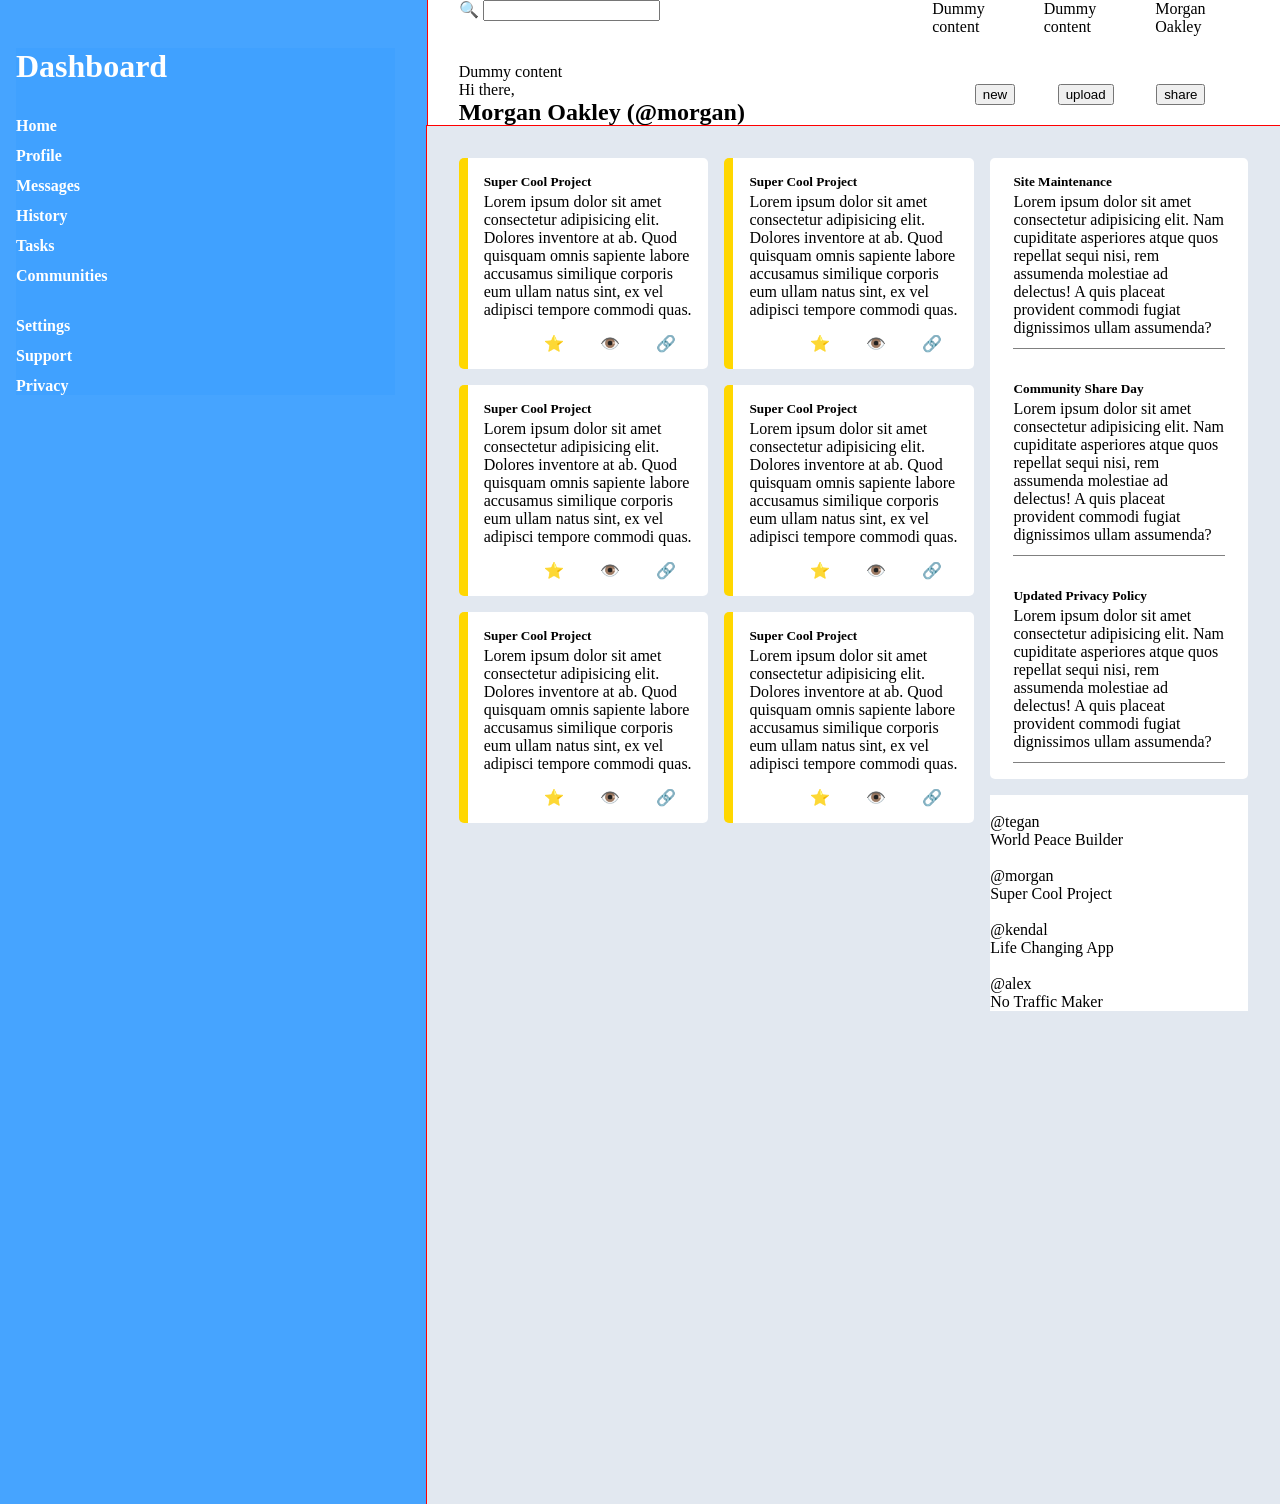
==== commit a69dbd8c: "Completes Announcements section and adds trending section" ====
--- a/index.html
+++ b/index.html
@@ -161,8 +161,49 @@
               </div>
             </div>
             <div class="main-right">
-              <div class="announcements"></div>
-              <div class="trending"></div>
+              <div class="announcements">
+                <div class="announcement-card">
+                  <h5>Site Maintenance</h5>
+                  <p>
+                    Lorem ipsum dolor sit amet consectetur adipisicing elit. Nam cupiditate asperiores atque quos repellat sequi nisi, rem assumenda molestiae ad delectus! A quis placeat provident commodi fugiat dignissimos ullam assumenda?
+                  </p>
+                </div>
+                <div class="announcement-card">
+                  <h5>Community Share Day</h5>
+                  <p>
+                    Lorem ipsum dolor sit amet consectetur adipisicing elit. Nam cupiditate asperiores atque quos repellat sequi nisi, rem assumenda molestiae ad delectus! A quis placeat provident commodi fugiat dignissimos ullam assumenda?
+                  </p>
+                </div>
+                <div class="announcement-card">
+                  <h5>Updated Privacy Policy</h5>
+                  <p>
+                    Lorem ipsum dolor sit amet consectetur adipisicing elit. Nam cupiditate asperiores atque quos repellat sequi nisi, rem assumenda molestiae ad delectus! A quis placeat provident commodi fugiat dignissimos ullam assumenda?
+                  </p>
+                </div>
+              </div>
+              <div class="trending">
+                <div class="trending-card">
+                  <img src="" alt="">
+                  <p>@tegan</p>
+                  <span>World Peace Builder</span>
+                </div>
+                <div class="trending-card">
+                  <img src="" alt="">
+                  <p>@morgan</p>
+                  <span>Super Cool Project</span>
+                </div>
+                <div class="trending-card">
+                  <img src="" alt="">
+                  <p>@kendal</p>
+                  <span>Life Changing App</span>
+                </div>
+                <div class="trending-card">
+                  <img src="" alt="">
+                  <p>@alex</p>
+                  <span>No Traffic Maker</span>
+                </div>
+              </div>
+              </div>
             </div>
           </div>
         </div>
--- a/styles.css
+++ b/styles.css
@@ -6,6 +6,10 @@
 
 h4 {
   font-weight: 400;
+}
+
+h5 {
+  margin-bottom: 0.188rem;
 }
 
 ul,
@@ -17,8 +21,6 @@
 .dashboard {
   display: grid;
   grid-template-columns: 4fr 8fr;
-  grid-template-rows: 1fr 4fr;
-  height: 900px;
 }
 
 .dashboard > * {
@@ -27,7 +29,6 @@
 
 .container.sidebar,
 .main {
-  height: 100%;
   outline: 1px solid red;
 }
 
@@ -90,24 +91,22 @@
   align-items: center;
 }
 
-/* Main */
+/* MAIN */
 .main {
   background: #e2e8f0;
   padding-top: 2rem;
-  height: 100%;
 }
 
 .main-left {
   display: grid;
   grid-template-columns: repeat(2, 1fr);
-  grid-template-rows: repeat(6, minmax(18%, 1fr));
+  grid-template-rows: repeat(6, minmax(13.188rem, 1fr));
   gap: 1rem;
 }
 
 .articles-container {
   display: grid;
   grid-template-columns: 2fr 1fr;
-  height: 100%;
   gap: 1rem;
 }
 
@@ -120,7 +119,7 @@
 /* YOUR PROJECTS*/
 
 .project-container {
-  outline: 1px solid blue;
+  border-left: 9px solid gold;
   border-radius: 5px;
   padding: 1rem;
 }
@@ -146,3 +145,16 @@
   flex-direction: column;
   gap: 1rem;
 }
+
+.announcements {
+  border-radius: 5px;
+}
+
+.announcement-card {
+  border-bottom: 1px solid grey;
+  width: 82%;
+  margin: 0 auto;
+  padding-top: 1rem;
+  padding-bottom: 0.688rem;
+  margin-bottom: 1rem;
+}
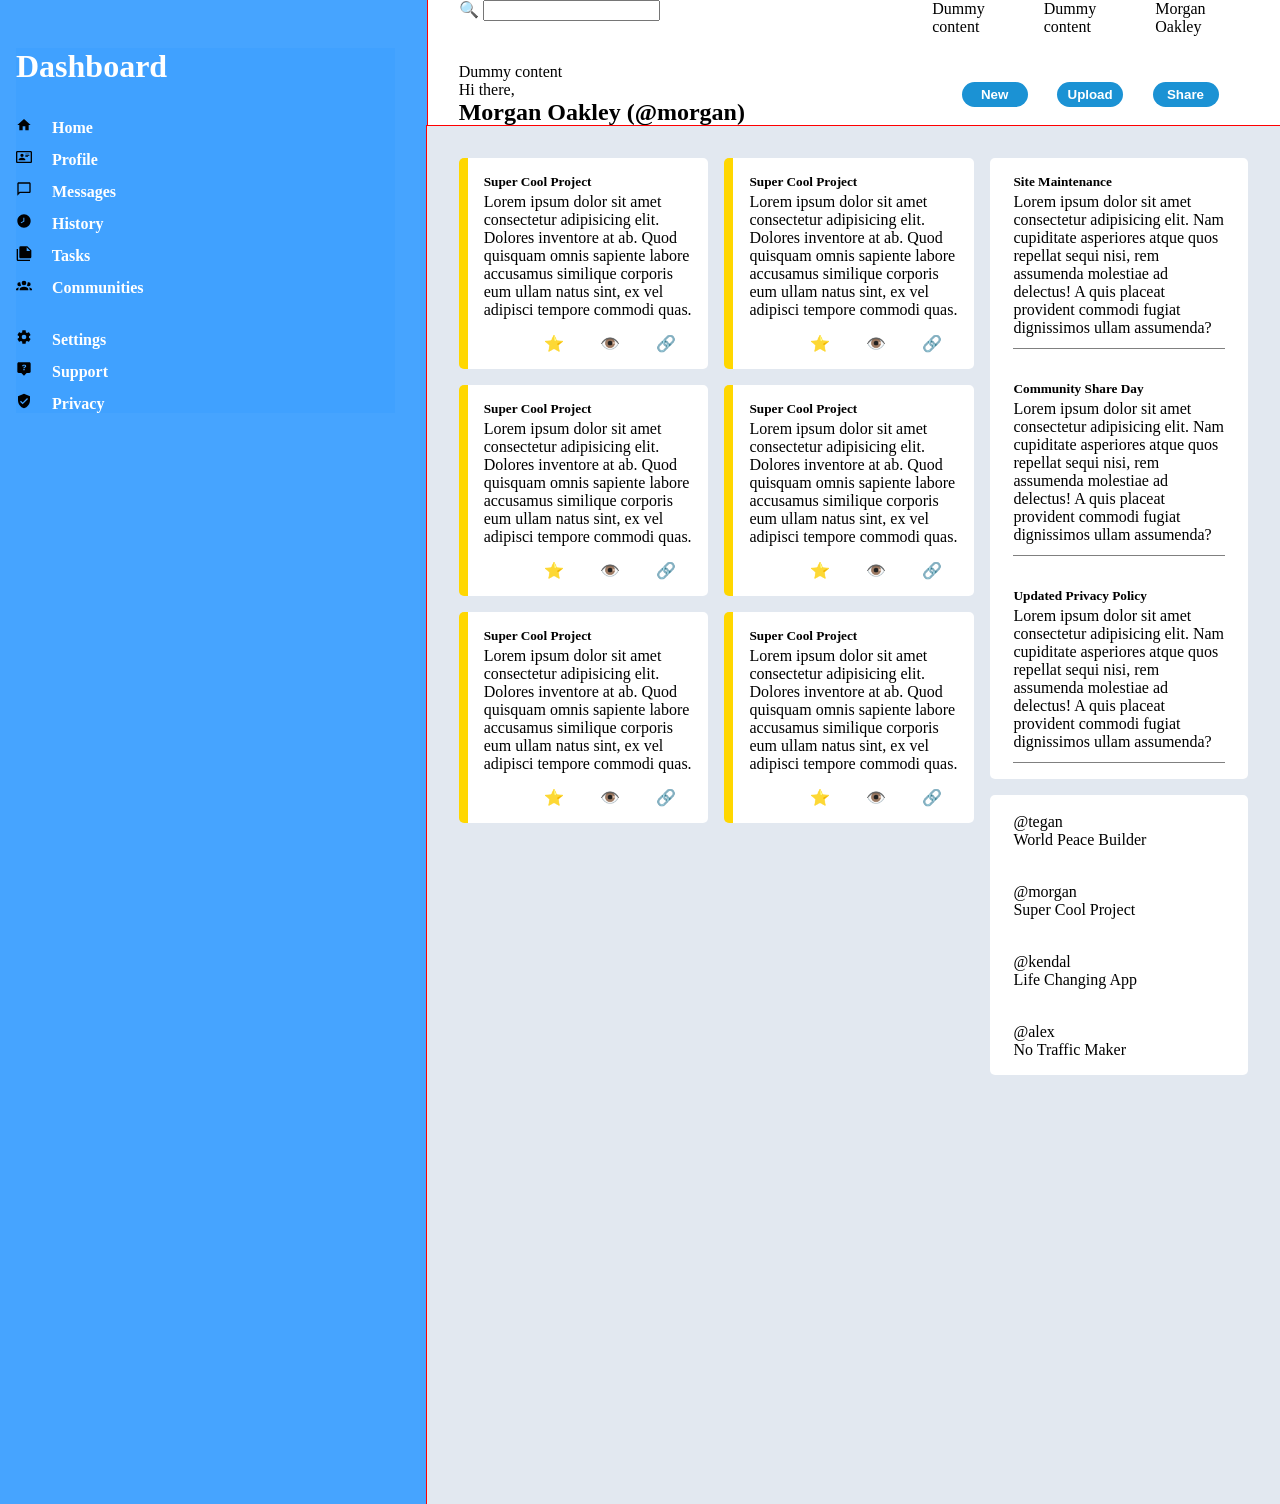
==== commit 15bc7003: "Add assets to page, style buttons and work on trending section" ====
--- a/index.html
+++ b/index.html
@@ -16,20 +16,47 @@
 
             <div class="sidebar-menu">
               <ul>
-                <li>Home</li>
-                <li>Profile</li>
-                <li>Messages</li>
-                <li>History</li>
-                <li>Tasks</li>
-                <li>Communities</li>
+                <li>
+                  <span><img src="./assets/home.svg" alt="A house icon" style="color:white;"></span>
+                  <span>Home</span>
+                </li>
+                <li>
+                  <span><img src="./assets/card-account-details-outline.svg" alt="A profile card icon"></span>
+                  <span>Profile</span>
+                </li>
+                <li>
+                  <span><img src="/assets/message-outline.svg" alt="A text bubble icon"></span>
+                  <span>Messages</span>
+                </li>
+                <li>
+                  <span><img src="/assets/clock-time-eight.svg" alt="A clock icon"></span>
+                  <span>History</span>
+                </li>
+                <li>
+                  <span><img src="/assets/note-multiple.svg" alt="A stack of paper icon"></span>
+                  <span>Tasks</span>
+                </li>
+                <li>
+                  <span><img src="/assets/account-group.svg" alt="An group of people icon"></span>
+                  <span>Communities</span>
+                </li>
               </ul>
             </div>
 
             <div class="settings-and-help">
               <ul>
-                <li>Settings</li>
-                <li>Support</li>
-                <li>Privacy</li>
+                <li>
+                  <span><img src="/assets/cog.svg" alt="A settings cog icon"></span>
+                  <span>Settings</span>
+                </li>
+                <li>
+                  <span><img src="/assets/tooltip-question.svg" alt="A question mark icon"></span>
+                  <span>Support</span>
+                </li>
+                <li>
+                  <span><img src="/assets/shield-check.svg" alt="A shield representing privacy and security"></span>
+                  <span>Privacy</span>
+                </li>
               </ul>
             </div>
           </div>
--- a/styles.css
+++ b/styles.css
@@ -16,6 +16,26 @@
 li {
   margin: 0;
   padding: 0;
+}
+
+button {
+  background: #1B92D4;
+  color: white;
+  font-weight: 600;
+  text-transform: capitalize;
+  border: none;
+  border-radius: 1.5rem;
+  padding: 5px;
+  width: 4.125rem;
+}
+
+img {
+  height: 1rem;
+  color: white;
+}
+
+span {
+  margin-right: 1rem;
 }
 
 .dashboard {
@@ -158,3 +178,13 @@
   padding-bottom: 0.688rem;
   margin-bottom: 1rem;
 }
+
+.trending {
+  border-radius: 5px;
+}
+
+.trending-card {
+  width: 82%;
+  margin: 0 auto;
+  margin-bottom: 1rem;
+}
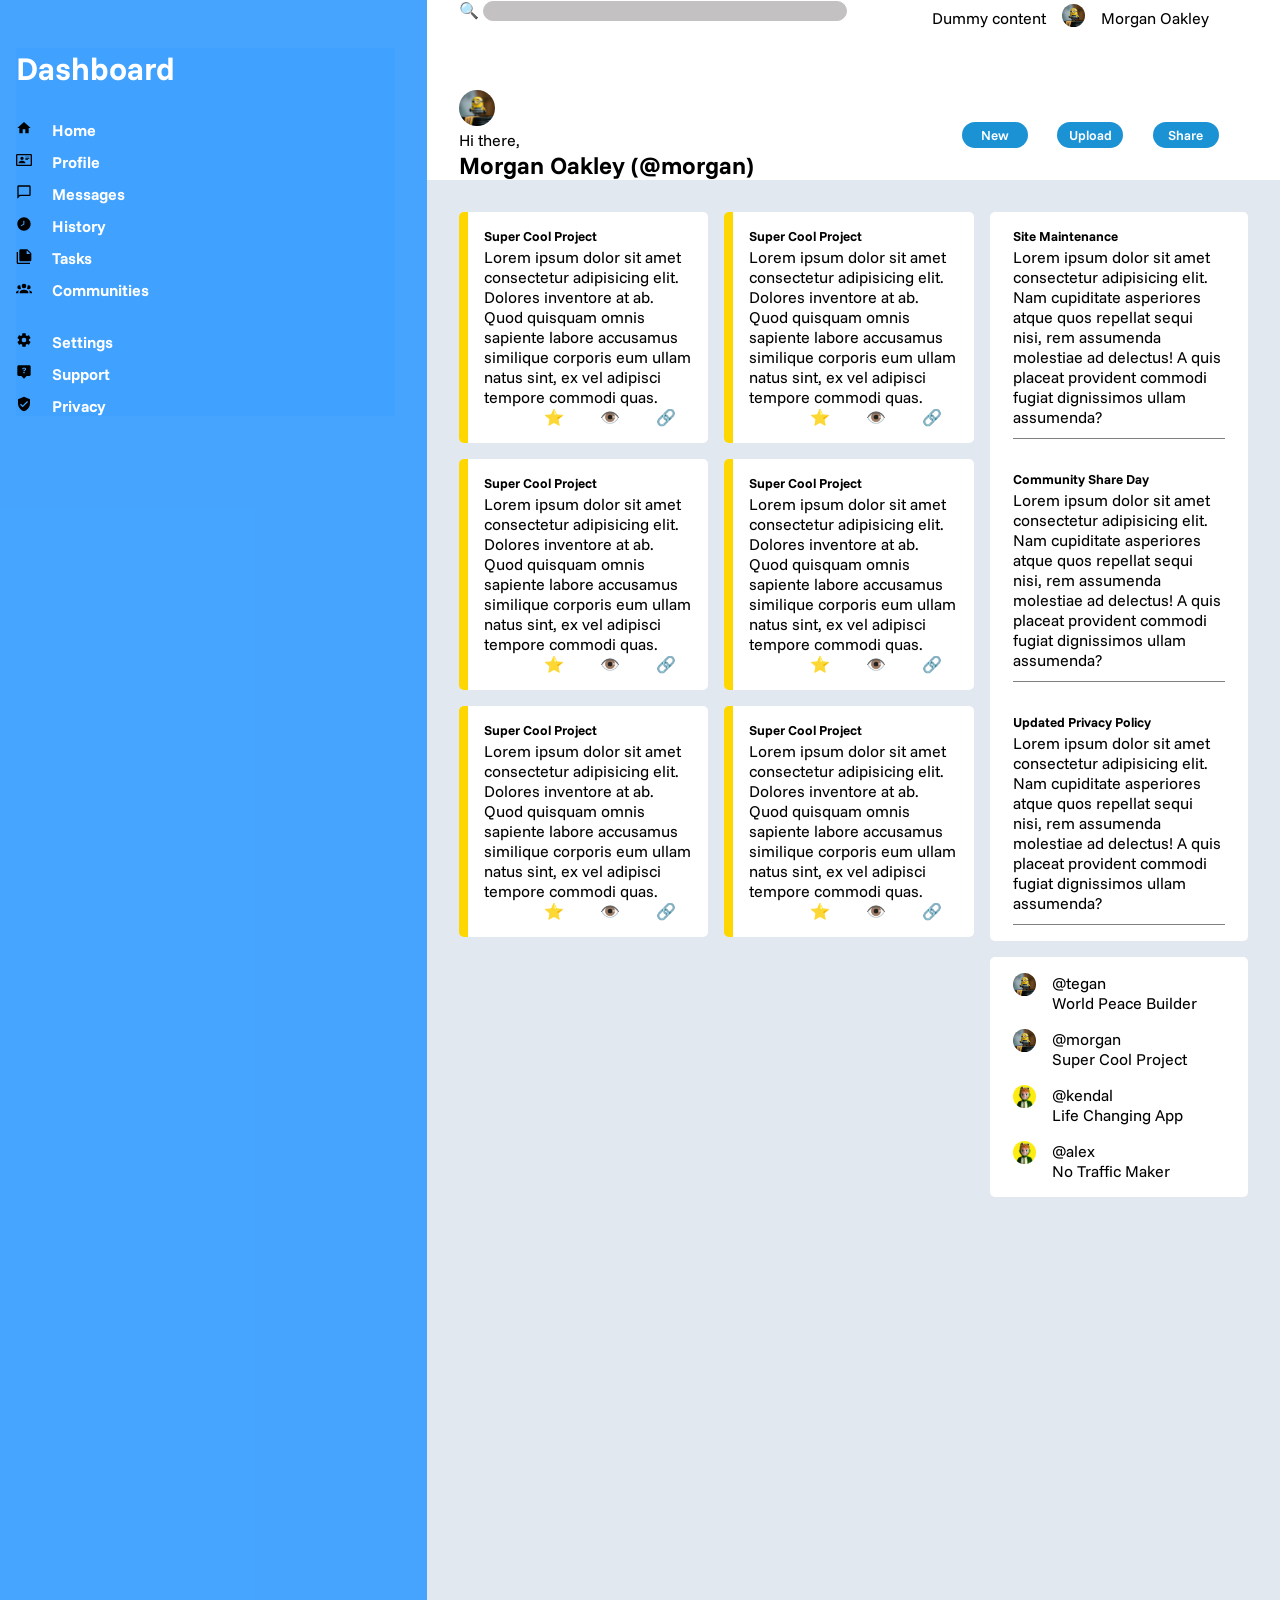
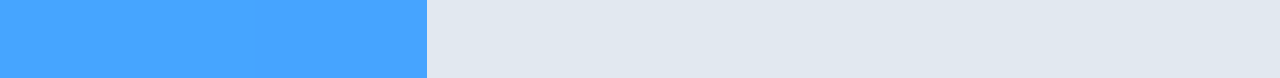
==== commit 1ab686e8: "Complete the styling of our dashboard and add assets to give it a little life" ====
--- a/index.html
+++ b/index.html
@@ -4,6 +4,9 @@
     <meta charset="UTF-8" />
     <meta name="viewport" content="width=device-width, initial-scale=1.0" />
     <title>Admin Dashboard</title>
+    <link rel="preconnect" href="https://fonts.googleapis.com">
+    <link rel="preconnect" href="https://fonts.gstatic.com" crossorigin>
+    <link href="https://fonts.googleapis.com/css2?family=Funnel+Sans:ital,wght@0,300..800;1,300..800&display=swap" rel="stylesheet">
     <link rel="stylesheet" href="./styles.css" />
   </head>
   <body>
@@ -72,13 +75,15 @@
           <div class="header-menu-wrapper">
             <ul class="header-menu">
               <li>Dummy content</li>
-              <li>Dummy content</li>
+              <li><img class="morgan-profile-pic" src="assets/alison-wang-mou0S7ViElQ-unsplash.jpg" alt=""></li>
               <li>Morgan Oakley</li>
             </ul>
           </div>
 
           <div class=“user-greeting”>
-            <div class="avatar">Dummy content</div>
+            <div class="avatar">
+              <img class="morgan-profile-pic" src="/assets/alison-wang-mou0S7ViElQ-unsplash.jpg" alt="">
+            </div>
             <div class="user-details">
               <p>Hi there,</p>
               <h2>Morgan Oakley (@morgan)</h2>
@@ -210,24 +215,32 @@
               </div>
               <div class="trending">
                 <div class="trending-card">
-                  <img src="" alt="">
-                  <p>@tegan</p>
-                  <span>World Peace Builder</span>
-                </div>
-                <div class="trending-card">
-                  <img src="" alt="">
-                  <p>@morgan</p>
-                  <span>Super Cool Project</span>
-                </div>
-                <div class="trending-card">
-                  <img src="" alt="">
-                  <p>@kendal</p>
-                  <span>Life Changing App</span>
-                </div>
-                <div class="trending-card">
-                  <img src="" alt="">
-                  <p>@alex</p>
-                  <span>No Traffic Maker</span>
+                  <div class="trending-card-img"><img class="morgan-profile-pic" src="assets/alison-wang-mou0S7ViElQ-unsplash.jpg" alt=""></div>
+                  <div class="trending-card-text">
+                    <p>@tegan</p>
+                    <span>World Peace Builder</span>
+                  </div>
+                </div>
+                <div class="trending-card">
+                  <div class="trending-card-img"><img class="morgan-profile-pic " src="assets/alison-wang-mou0S7ViElQ-unsplash.jpg" alt=""></div>
+                  <div class="trending-card-text">
+                    <p>@morgan</p>
+                    <span>Super Cool Project</span>
+                  </div>
+                </div>
+                <div class="trending-card">
+                  <div class="trending-card-img"><img class="morgan-profile-pic" src="assets/ferr-studio-Zc-D8Ra9xwE-unsplash.jpg" alt=""></div>
+                  <div class="trending-card-text">
+                    <p>@kendal</p>
+                    <span>Life Changing App</span>
+                  </div>
+                </div>
+                <div class="trending-card">
+                  <div class="trending-card-img"><img class="morgan-profile-pic" src="assets/ferr-studio-Zc-D8Ra9xwE-unsplash.jpg" alt=""></div>
+                  <div class="trending-card-text">
+                    <p>@alex</p>
+                    <span>No Traffic Maker</span>
+                  </div>
                 </div>
               </div>
               </div>
--- a/styles.css
+++ b/styles.css
@@ -2,6 +2,7 @@
   list-style: none;
   box-sizing: border-box;
   margin: 0;
+  font-family: 'Funnel Sans', 'Arial', 'Helvetica', sans-serif;
 }
 
 h4 {
@@ -47,11 +48,6 @@
   padding: 0 2rem;
 }
 
-.container.sidebar,
-.main {
-  outline: 1px solid red;
-}
-
 /* Sidebar */
 
 .container.sidebar {
@@ -109,6 +105,22 @@
   display: flex;
   justify-content: space-evenly;
   align-items: center;
+}
+
+.morgan-profile-pic {
+  border-radius: 50%;
+  height: 1.438rem;
+}
+
+.avatar .morgan-profile-pic {
+  height: 2.25rem;
+}
+
+#search-bar {
+  width: 77%;
+  border: 1px solid #c3c1c1;
+  border-radius: 10px;
+  background: #c3c1c1;
 }
 
 /* MAIN */
@@ -186,5 +198,8 @@
 .trending-card {
   width: 82%;
   margin: 0 auto;
+  margin-top: 1rem;
   margin-bottom: 1rem;
-}
+  display: flex;
+  gap: 1rem;
+}
